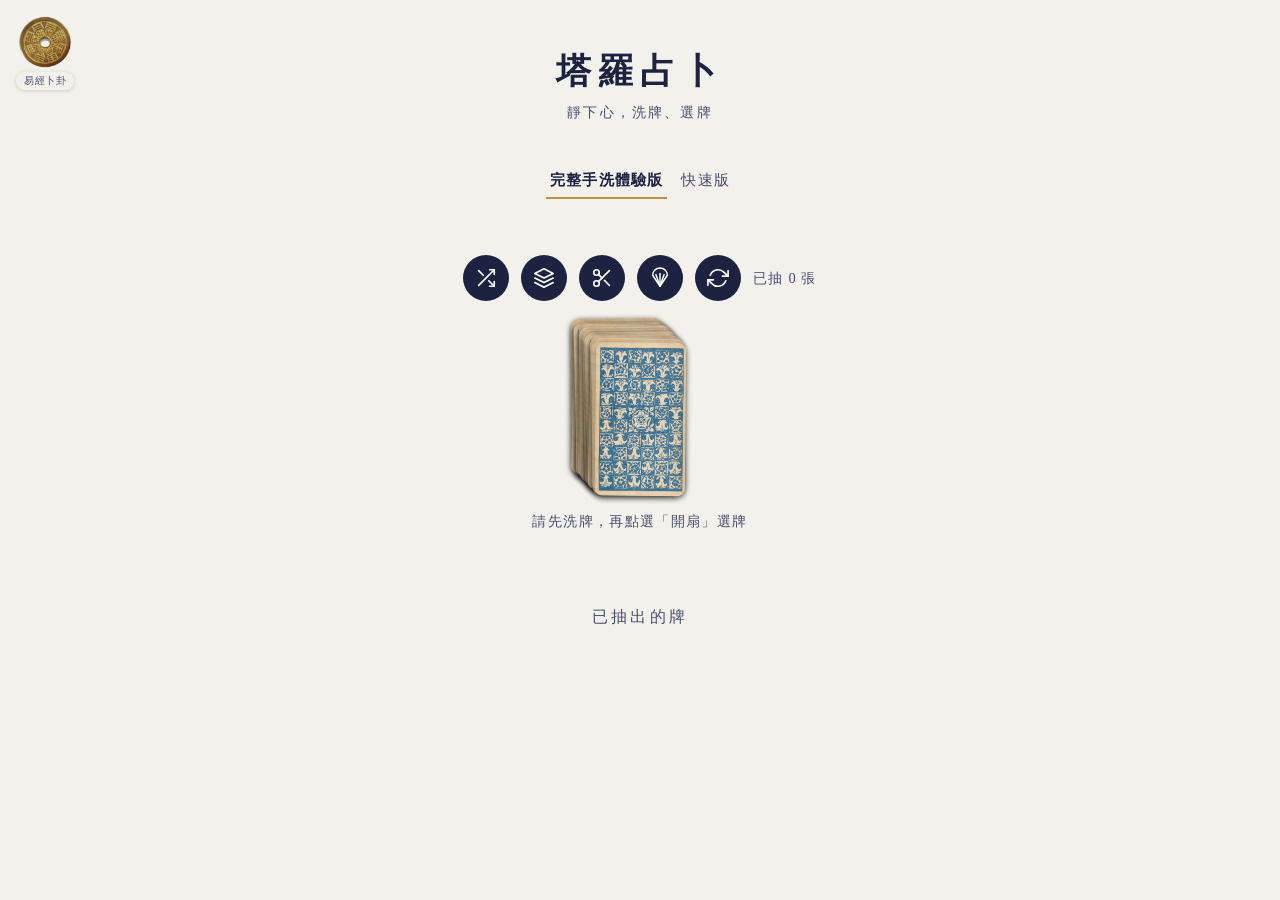
==== index.html @ 82996fc2 "Icon-only toolbar, full-table card scatter, two-phase collect, staggered fan opening Reference video" ====
<!DOCTYPE html>
<html lang="zh-Hant">
<head>
<meta charset="UTF-8" />
<meta name="viewport" content="width=device-width, initial-scale=1.0" />
<title>塔羅占卜</title>
<link rel="stylesheet" href="css/style.css" />
</head>
<body>

  <a href="iching.html" class="page-switch page-switch-coin" title="金錢卦起卦" aria-label="切換到金錢卦起卦">
    <img src="assets/iching/coins/天錢-正面-八卦-icon.png" alt="" class="page-switch-icon" />
    <span class="page-switch-label">易經卜卦</span>
  </a>

  <header class="site-header">
    <h1 class="site-title">塔羅占卜</h1>
    <p class="site-subtitle">靜下心，洗牌、選牌</p>
  </header>

  <nav class="tarot-submode-switch">
    <button id="tarot-mode-full" class="submode-btn active" type="button">完整手洗體驗版</button>
    <button id="tarot-mode-quick" class="submode-btn" type="button">快速版</button>
  </nav>

  <!-- ===================== 完整手洗體驗版 ===================== -->
  <main class="table" id="tarot-full-section">

    <section class="toolbar">
      <button id="btn-full-shuffle" class="tool-btn tool-btn-icon" type="button" title="洗牌" aria-label="洗牌">
        <svg viewBox="0 0 24 24" width="22" height="22" fill="none" stroke="currentColor" stroke-width="1.8" stroke-linecap="round" stroke-linejoin="round"><polyline points="16 3 21 3 21 8"/><line x1="4" y1="20" x2="21" y2="3"/><polyline points="21 16 21 21 16 21"/><line x1="15" y1="15" x2="21" y2="21"/><line x1="4" y1="4" x2="9" y2="9"/></svg>
      </button>
      <button id="btn-full-arrange" class="tool-btn tool-btn-icon" type="button" title="整牌" aria-label="整牌">
        <svg viewBox="0 0 24 24" width="22" height="22" fill="none" stroke="currentColor" stroke-width="1.8" stroke-linecap="round" stroke-linejoin="round"><polygon points="12 2 2 7 12 12 22 7 12 2"/><polyline points="2 17 12 22 22 17"/><polyline points="2 12 12 17 22 12"/></svg>
      </button>
      <button id="btn-full-cut" class="tool-btn tool-btn-icon" type="button" title="切牌" aria-label="切牌">
        <svg viewBox="0 0 24 24" width="22" height="22" fill="none" stroke="currentColor" stroke-width="1.8" stroke-linecap="round" stroke-linejoin="round"><circle cx="6" cy="6" r="3"/><circle cx="6" cy="18" r="3"/><line x1="20" y1="4" x2="8.12" y2="15.88"/><line x1="14.47" y1="14.48" x2="20" y2="20"/><line x1="8.12" y1="8.12" x2="12" y2="12"/></svg>
      </button>
      <button id="btn-full-fan" class="tool-btn tool-btn-icon" type="button" title="開扇" aria-label="開扇">
        <svg viewBox="0 0 24 24" width="22" height="22" fill="none" stroke="currentColor" stroke-width="1.6" stroke-linecap="round" stroke-linejoin="round"><path d="M12 21 4 9a8 8 0 0 1 16 0Z"/><line x1="12" y1="21" x2="7.5" y2="8.3"/><line x1="12" y1="21" x2="12" y2="7"/><line x1="12" y1="21" x2="16.5" y2="8.3"/></svg>
      </button>
      <button id="btn-full-reset" class="tool-btn tool-btn-icon" type="button" title="重新開始" aria-label="重新開始">
        <svg viewBox="0 0 24 24" width="22" height="22" fill="none" stroke="currentColor" stroke-width="1.8" stroke-linecap="round" stroke-linejoin="round"><polyline points="23 4 23 10 17 10"/><polyline points="1 20 1 14 7 14"/><path d="M3.51 9a9 9 0 0 1 14.85-3.36L23 10M1 14l4.64 4.36A9 9 0 0 0 20.49 15"/></svg>
      </button>
      <span class="draw-count">已抽 <span id="full-draw-count-num">0</span> 張</span>
    </section>

    <section id="full-deck-area" class="deck-area">
      <div id="full-deck-stack" class="deck-stack"></div>
      <p id="full-deck-hint" class="deck-hint">請先洗牌，再點選「開扇」選牌</p>
    </section>

    <section id="full-cut-area" class="cut-area hidden"></section>

    <section id="full-fan-area" class="fan-area hidden"></section>

    <section class="drawn-area">
      <h2 class="drawn-title">已抽出的牌</h2>
      <div id="full-drawn-cards" class="drawn-cards"></div>
    </section>

  </main>

  <!-- ===================== 快速版 ===================== -->
  <main class="table hidden" id="tarot-quick-section">

    <section id="quick-setup" class="quick-setup">
      <p class="quick-setup-hint">這次想抽幾張牌？</p>
      <div class="quick-count-buttons">
        <button class="quick-count-btn" type="button" data-count="1">1 張</button>
        <button class="quick-count-btn active" type="button" data-count="3">3 張</button>
        <button class="quick-count-btn" type="button" data-count="5">5 張</button>
      </div>
      <div class="quick-count-custom">
        <label for="quick-count-input">或自訂張數</label>
        <input id="quick-count-input" type="number" min="1" max="78" value="3" />
        <button id="btn-quick-start" class="tool-btn" type="button">開始抽牌</button>
      </div>
    </section>

    <section id="quick-table" class="quick-table hidden">
      <p id="quick-progress-text" class="deck-hint"></p>
      <div id="quick-fan-area" class="fan-area"></div>
    </section>

    <section id="quick-drawn-area" class="drawn-area hidden">
      <h2 class="drawn-title">已抽出的牌</h2>
      <div id="quick-drawn-cards" class="drawn-cards"></div>

      <div id="quick-more-prompt" class="quick-more-prompt hidden">
        <p>要不要再多抽一張？</p>
        <button id="btn-quick-more" class="tool-btn" type="button">再抽一張</button>
        <button id="btn-quick-finish" class="tool-btn tool-btn-secondary" type="button">完成，不再抽了</button>
      </div>

      <button id="btn-quick-restart" class="tool-btn tool-btn-secondary quick-restart-btn" type="button">重新開始</button>
    </section>

  </main>

  <script src="js/cards.js"></script>
  <script src="js/tarot-shared.js"></script>
  <script src="js/mode-full.js"></script>
  <script src="js/mode-quick.js"></script>
  <script src="js/app.js"></script>
</body>
</html>
---- css/style.css ----
:root {
  --bg: #f3f1ec;
  --ink: #1c2240;
  --ink-soft: #4a4f6e;
  --gold: #b8923f;
  --card-w: 90px;
  --card-h: 153px;
}

* { box-sizing: border-box; }

body {
  margin: 0;
  min-height: 100vh;
  overflow-x: hidden;
  background-color: var(--bg);
  background-image:
    radial-gradient(circle at 0 0, transparent 23px, var(--bg) 24px),
    radial-gradient(circle at 48px 48px, transparent 23px, var(--bg) 24px),
    radial-gradient(circle at 0 48px, transparent 23px, var(--bg) 24px),
    radial-gradient(circle at 48px 0, transparent 23px, var(--bg) 24px);
  background-size: 48px 48px;
  background-color: #eae7df;
  color: var(--ink);
  font-family: "Noto Serif TC", "Georgia", serif;
  display: flex;
  flex-direction: column;
  align-items: center;
}

.site-header {
  text-align: center;
  margin-top: 48px;
}

.site-title {
  font-size: 2.2rem;
  letter-spacing: 0.2em;
  margin: 0;
}

.site-subtitle {
  color: var(--ink-soft);
  letter-spacing: 0.15em;
  font-size: 0.9rem;
  margin-top: 8px;
}

.table {
  width: 100%;
  max-width: 1100px;
  display: flex;
  flex-direction: column;
  align-items: center;
  padding: 24px 16px 80px;
}

.toolbar {
  display: flex;
  align-items: center;
  gap: 12px;
  margin: 32px 0;
  flex-wrap: wrap;
  justify-content: center;
}

.tool-btn {
  font-family: inherit;
  letter-spacing: 0.1em;
  background: var(--ink);
  color: #fff;
  border: none;
  padding: 10px 22px;
  border-radius: 999px;
  cursor: pointer;
  transition: transform 0.15s ease, background 0.15s ease;
}

.tool-btn:hover { background: var(--gold); }
.tool-btn:active { transform: scale(0.96); }
.tool-btn:disabled {
  background: #c9c7c0;
  cursor: not-allowed;
}
.tool-btn.active {
  background: var(--gold);
  box-shadow: 0 0 0 2px var(--ink) inset;
}

.tool-btn-secondary {
  background: transparent;
  color: var(--ink);
  box-shadow: 0 0 0 1px var(--ink-soft) inset;
}
.tool-btn-secondary:hover { background: #e3e0d8; }

.tool-btn-icon {
  width: 46px;
  height: 46px;
  padding: 0;
  display: inline-flex;
  align-items: center;
  justify-content: center;
}

.tool-btn-icon svg { display: block; }

.tarot-submode-switch {
  display: flex;
  gap: 10px;
  margin-top: 28px;
}

.submode-btn {
  font-family: inherit;
  letter-spacing: 0.08em;
  background: transparent;
  color: var(--ink-soft);
  border: none;
  border-bottom: 2px solid transparent;
  padding: 6px 4px;
  cursor: pointer;
  font-size: 0.95rem;
}

.submode-btn.active {
  color: var(--ink);
  border-bottom-color: var(--gold);
  font-weight: bold;
}

.hidden { display: none !important; }

.draw-count {
  color: var(--ink-soft);
  font-size: 0.9rem;
  letter-spacing: 0.08em;
}

.deck-area {
  display: flex;
  flex-direction: column;
  align-items: center;
  min-height: 220px;
  justify-content: center;
  transition: min-height 0.25s ease;
}

/* 手搓洗牌時牌會散到很大的範圍，給牌桌多一點空間才不會被下面的內容擠到 */
.deck-area.shuffle-active {
  min-height: 480px;
}

.deck-stack {
  position: relative;
  width: var(--card-w);
  height: var(--card-h);
  cursor: grab;
  touch-action: none;
}

.deck-stack:active { cursor: grabbing; }

.deck-stack.hidden { display: none; }

.deck-stack .stack-card {
  position: absolute;
  top: 0; left: 0;
  width: var(--card-w);
  height: var(--card-h);
  border-radius: 8px;
  overflow: hidden;
  box-shadow: 0 2px 6px rgba(0,0,0,0.25);
  transition: transform 0.35s ease;
}

.deck-stack .stack-card img {
  width: 100%; height: 100%; object-fit: cover;
}

.deck-stack.shuffling .stack-card {
  animation: shuffle-jitter 0.25s ease-in-out infinite;
}

@keyframes shuffle-jitter {
  0%   { transform: translate(0, 0) rotate(0deg); }
  25%  { transform: translate(-6px, -3px) rotate(-4deg); }
  50%  { transform: translate(5px, 2px) rotate(3deg); }
  75%  { transform: translate(-4px, 3px) rotate(-2deg); }
  100% { transform: translate(0, 0) rotate(0deg); }
}

.deck-hint {
  margin-top: 18px;
  color: var(--ink-soft);
  font-size: 0.85rem;
  letter-spacing: 0.1em;
}

.fan-area {
  position: relative;
  width: 100%;
  height: 260px;
  margin: 24px 0 8px;
  display: flex;
  justify-content: center;
}

.fan-area.hidden { display: none; }

.fan-card {
  position: absolute;
  bottom: 0;
  left: 50%;
  width: var(--card-w);
  height: var(--card-h);
  margin-left: calc(var(--card-w) / -2);
  border-radius: 8px;
  overflow: hidden;
  box-shadow: 0 2px 5px rgba(0,0,0,0.2);
  cursor: pointer;
  transform-origin: bottom center;
  transition: transform 0.2s ease, box-shadow 0.2s ease;
  perspective: 800px;
}

.fan-card:hover {
  box-shadow: 0 6px 14px rgba(0,0,0,0.3);
  z-index: 50 !important;
}

.fan-card.drawn {
  pointer-events: none;
  opacity: 0;
  transition: opacity 0.3s ease;
}

.fan-card-inner {
  position: relative;
  width: 100%; height: 100%;
  transform-style: preserve-3d;
  transition: transform 0.6s ease;
}

.fan-card.flipping .fan-card-inner {
  transform: rotateY(180deg);
}

.fan-card-face {
  position: absolute;
  top: 0; left: 0;
  width: 100%; height: 100%;
  backface-visibility: hidden;
  border-radius: 8px;
  overflow: hidden;
}

.fan-card-face img { width: 100%; height: 100%; object-fit: cover; }

.fan-card-face.front { transform: rotateY(180deg); }

.fan-area.fan-disabled .fan-card { pointer-events: none; opacity: 0.55; }

/* 切牌：整副牌攤成一排可點選的牌背，點哪裡就從哪裡切開 */
.cut-area {
  width: 100%;
  max-width: 900px;
  min-height: 180px;
  margin: 24px 0;
  display: flex;
  align-items: center;
  justify-content: center;
  flex-wrap: nowrap;
  overflow-x: auto;
  padding: 10px 0;
}

.cut-area.hidden { display: none; }

.cut-card {
  flex: 0 0 auto;
  width: var(--card-w);
  height: var(--card-h);
  margin-left: calc(var(--card-w) * -0.78);
  border-radius: 8px;
  overflow: hidden;
  box-shadow: 0 2px 5px rgba(0,0,0,0.2);
  cursor: pointer;
  transition: transform 0.15s ease;
}

.cut-card:first-child { margin-left: 0; }

.cut-card:hover {
  transform: translateY(-10px);
}

.cut-card img { width: 100%; height: 100%; object-fit: cover; }

.drawn-area {
  width: 100%;
  margin-top: 40px;
  text-align: center;
}

.drawn-title {
  font-size: 1rem;
  letter-spacing: 0.2em;
  color: var(--ink-soft);
  font-weight: normal;
  margin-bottom: 16px;
}

.drawn-cards {
  display: flex;
  flex-wrap: wrap;
  gap: 18px;
  justify-content: center;
}

.drawn-card {
  width: 110px;
  text-align: center;
  animation: drawn-pop-in 0.4s ease;
}

.drawn-card img {
  width: 100%;
  border-radius: 8px;
  box-shadow: 0 3px 10px rgba(0,0,0,0.25);
}

.drawn-card .card-label {
  margin-top: 8px;
  font-size: 0.8rem;
  letter-spacing: 0.05em;
  color: var(--ink);
}

.drawn-card.reversed .drawn-card-img { transform: rotate(180deg); }

/* ---- 快速版 ---- */

.quick-setup {
  text-align: center;
  margin-top: 40px;
}

.quick-setup-hint {
  color: var(--ink-soft);
  letter-spacing: 0.1em;
  margin-bottom: 16px;
}

.quick-count-buttons {
  display: flex;
  gap: 10px;
  justify-content: center;
  margin-bottom: 18px;
}

.quick-count-btn {
  font-family: inherit;
  letter-spacing: 0.05em;
  background: transparent;
  color: var(--ink);
  border: 1px solid var(--ink-soft);
  padding: 8px 18px;
  border-radius: 999px;
  cursor: pointer;
}

.quick-count-btn.active {
  background: var(--ink);
  color: #fff;
  border-color: var(--ink);
}

.quick-count-custom {
  display: flex;
  align-items: center;
  justify-content: center;
  gap: 10px;
  color: var(--ink-soft);
  font-size: 0.85rem;
}

.quick-count-custom input {
  width: 60px;
  padding: 6px 8px;
  border-radius: 6px;
  border: 1px solid var(--ink-soft);
  font-family: inherit;
  text-align: center;
}

.quick-table {
  width: 100%;
  display: flex;
  flex-direction: column;
  align-items: center;
}

.quick-table.hidden { display: none; }

.quick-more-prompt {
  margin-top: 24px;
  text-align: center;
  color: var(--ink-soft);
}

.quick-more-prompt.hidden { display: none; }

.quick-more-prompt p { margin-bottom: 12px; }

.quick-more-prompt .tool-btn { margin: 0 6px; }

.quick-restart-btn {
  display: block;
  margin: 28px auto 0;
}

@keyframes drawn-pop-in {
  from { opacity: 0; transform: translateY(14px) scale(0.9); }
  to   { opacity: 1; transform: translateY(0) scale(1); }
}

@media (max-width: 600px) {
  :root { --card-w: 62px; --card-h: 106px; }

  .site-header { margin-top: 28px; }
  .site-title { font-size: 1.5rem; letter-spacing: 0.12em; }
  .site-subtitle { font-size: 0.78rem; }

  .table { padding: 12px 10px 56px; }

  .toolbar { gap: 8px; margin: 20px 0; justify-content: center; }
  .tool-btn {
    padding: 11px 14px;
    font-size: 0.85rem;
    flex: 0 0 auto;
  }
  .tool-btn-icon { width: 42px; height: 42px; padding: 0; }
  .draw-count {
    width: 100%;
    text-align: center;
    order: 10;
    font-size: 0.8rem;
  }

  .fan-area { height: 190px; margin: 14px 0 4px; }

  .drawn-area { margin-top: 24px; }
  .drawn-cards { gap: 10px; }
  .drawn-card { width: 76px; }
  .drawn-card .card-label { font-size: 0.7rem; }
}

@media (max-width: 380px) {
  :root { --card-w: 50px; --card-h: 86px; }
  .fan-area { height: 150px; }
}

/* larger touch targets on touch devices, no hover state to rely on */
@media (hover: none) {
  .tool-btn { padding: 13px 20px; }
  .tool-btn-icon { padding: 0; }
  .fan-card { touch-action: manipulation; }
}

/* ---- 金錢卦起卦 ---- */

.page-switch {
  position: fixed;
  top: 16px;
  left: 16px;
  display: flex;
  flex-direction: column;
  align-items: center;
  gap: 4px;
  text-decoration: none;
  z-index: 50;
  transition: transform 0.15s ease;
}

.page-switch:hover {
  transform: scale(1.06);
}

.page-switch-icon {
  display: block;
  box-sizing: border-box;
}

.page-switch-coin .page-switch-icon {
  width: 52px;
  height: 52px;
  border-radius: 50%;
  object-fit: contain;
}

.page-switch-tarot .page-switch-icon {
  width: 44px;
  height: 76px;
  border-radius: 6px;
  object-fit: contain;
  border: 2px solid var(--ink-soft);
  background: var(--bg);
  box-shadow: 0 2px 8px rgba(0,0,0,0.2);
}

.page-switch-label {
  font-size: 0.65rem;
  letter-spacing: 0.05em;
  color: var(--ink-soft);
  background: var(--bg);
  padding: 2px 8px;
  border-radius: 999px;
  white-space: nowrap;
  box-shadow: 0 1px 4px rgba(0,0,0,0.15);
}

.iching-input {
  width: 100%;
  max-width: 480px;
  display: flex;
  flex-direction: column;
  align-items: center;
  text-align: center;
  gap: 10px;
}

.section-heading {
  margin: 0;
  font-size: 1.4rem;
  letter-spacing: 0.1em;
}

.iching-hint {
  color: var(--ink-soft);
  font-size: 0.85rem;
  margin: 0;
}

/* 天錢/地錢手動切換：低調放右側，預設已自動選好，不是必選步驟 */
.coin-style-toggle {
  position: fixed;
  top: 16px;
  right: 16px;
  display: flex;
  flex-direction: column;
  align-items: center;
  gap: 4px;
  background: none;
  border: none;
  cursor: pointer;
  z-index: 50;
  opacity: 0.55;
  transition: opacity 0.15s ease, transform 0.15s ease;
}

.coin-style-toggle:hover {
  opacity: 1;
  transform: scale(1.06);
}

.coin-style-toggle-icon {
  display: block;
  width: 34px;
  height: 34px;
  border-radius: 50%;
  object-fit: contain;
}

.coin-style-toggle-label {
  font-size: 0.6rem;
  letter-spacing: 0.03em;
  color: var(--ink-soft);
  background: var(--bg);
  padding: 2px 8px;
  border-radius: 999px;
  white-space: nowrap;
  box-shadow: 0 1px 4px rgba(0,0,0,0.12);
}

.iching-textarea {
  width: 100%;
  min-height: 90px;
  resize: vertical;
  font-family: inherit;
  font-size: 1rem;
  padding: 14px;
  border: 1px solid #cfccc2;
  border-radius: 12px;
  background: #fff;
  color: var(--ink);
}

.iching-result {
  width: 100%;
  max-width: 640px;
  margin-top: 32px;
  display: flex;
  flex-direction: column;
  gap: 24px;
}

.iching-result.hidden { display: none; }

.iching-summary { text-align: center; }
.iching-question, .iching-time {
  color: var(--ink-soft);
  font-size: 0.85rem;
  margin: 2px 0;
}
.iching-title {
  margin: 10px 0 0;
  font-size: 1.6rem;
  color: var(--gold);
  letter-spacing: 0.1em;
}
.iching-title.pending {
  font-size: 1.1rem;
  color: var(--ink-soft);
  letter-spacing: 0.2em;
}
.iching-title.transformed { margin-top: 12px; }

.iching-stage { display: flex; flex-direction: column; align-items: center; }

.iching-no-change {
  margin: 10px 0 0;
  color: var(--ink-soft);
  font-size: 0.9rem;
  letter-spacing: 0.1em;
}

@keyframes pop-in {
  from { opacity: 0; transform: scale(0.85); }
  60% { opacity: 1; transform: scale(1.05); }
  to { opacity: 1; transform: scale(1); }
}
.pop-in { animation: pop-in 0.4s ease; }

.coin-tray {
  display: flex;
  flex-direction: column;
  align-items: center;
  gap: 14px;
  padding: 18px 0 6px;
  transition: opacity 0.3s ease;
}
.coin-tray.fading { opacity: 0; }

.coin-tray .coins-row {
  display: flex;
  gap: 18px;
}

.coin {
  width: 52px;
  height: 52px;
  position: relative;
  transform-style: preserve-3d;
  transition: transform 0.4s ease;
}
.coin.spinning { animation: coin-spin 0.3s linear infinite; }
@keyframes coin-spin {
  from { transform: rotateY(0deg); }
  to { transform: rotateY(360deg); }
}

.coin-face {
  position: absolute;
  inset: 0;
  width: 100%;
  height: 100%;
  border-radius: 50%;
  object-fit: cover;
  backface-visibility: hidden;
  box-shadow: 0 0 0 1px rgba(184, 146, 63, 0.4);
}
.coin-face.back { transform: rotateY(180deg); }

.toss-label {
  margin: 0;
  color: var(--ink-soft);
  font-size: 0.85rem;
  letter-spacing: 0.1em;
  min-height: 1.2em;
}

.yao-line.pending { color: #c9c7c0; }

@keyframes fade-in {
  from { opacity: 0; transform: translateY(4px); }
  to { opacity: 1; transform: translateY(0); }
}
.fade-in { animation: fade-in 0.35s ease; }

.yao-table {
  display: flex;
  flex-direction: column;
  border: 1px solid #cfccc2;
  border-radius: 12px;
  overflow: hidden;
  background: #fff;
}

.yao-row {
  display: grid;
  grid-template-columns: 56px 1fr 32px 1fr;
  align-items: center;
  padding: 10px 14px;
  border-bottom: 1px solid #ece9e0;
  gap: 8px;
}
.yao-row:last-child { border-bottom: none; }

.yao-row-header {
  font-size: 0.8rem;
  color: var(--ink-soft);
  letter-spacing: 0.1em;
}

.yao-label {
  font-size: 0.85rem;
  color: var(--ink-soft);
}

.yao-line {
  font-size: 1.1rem;
  letter-spacing: 2px;
}
.yao-line.yin { letter-spacing: normal; }
.yao-line.changed { color: var(--gold); }

.yao-mark {
  color: var(--gold);
  font-size: 0.9rem;
}

.yao-arrow {
  text-align: center;
  color: var(--ink-soft);
}

.iching-judgment {
  background: #fff;
  border: 1px solid #cfccc2;
  border-radius: 12px;
  padding: 16px 18px;
}
.judgment-rule {
  margin: 0 0 8px;
  color: var(--gold);
  font-size: 0.85rem;
  letter-spacing: 0.08em;
}
.judgment-text { margin: 6px 0; line-height: 1.6; }
.judgment-source {
  color: var(--ink-soft);
  font-size: 0.8rem;
  margin-right: 6px;
}

.gua-text-block {
  background: #fff;
  border: 1px solid #cfccc2;
  border-radius: 12px;
  padding: 16px 18px;
}
.gua-text-block h3 {
  margin: 0 0 10px;
  font-size: 1.05rem;
  letter-spacing: 0.05em;
}
.gua-ci { margin: 6px 0; line-height: 1.6; }
.gua-xiang {
  margin: 0 0 6px;
  line-height: 1.6;
  color: var(--ink-soft);
  font-size: 0.92rem;
}

.yao-ci-list {
  margin: 10px 0 0;
  padding-left: 1.2em;
  line-height: 1.6;
}
.yao-ci-list li { margin-bottom: 8px; }
.yao-ci-main { }
.yao-ci-xiang {
  color: var(--ink-soft);
  font-size: 0.85rem;
}
.yao-ci-list li.changing .yao-ci-main {
  color: var(--gold);
  font-weight: bold;
}
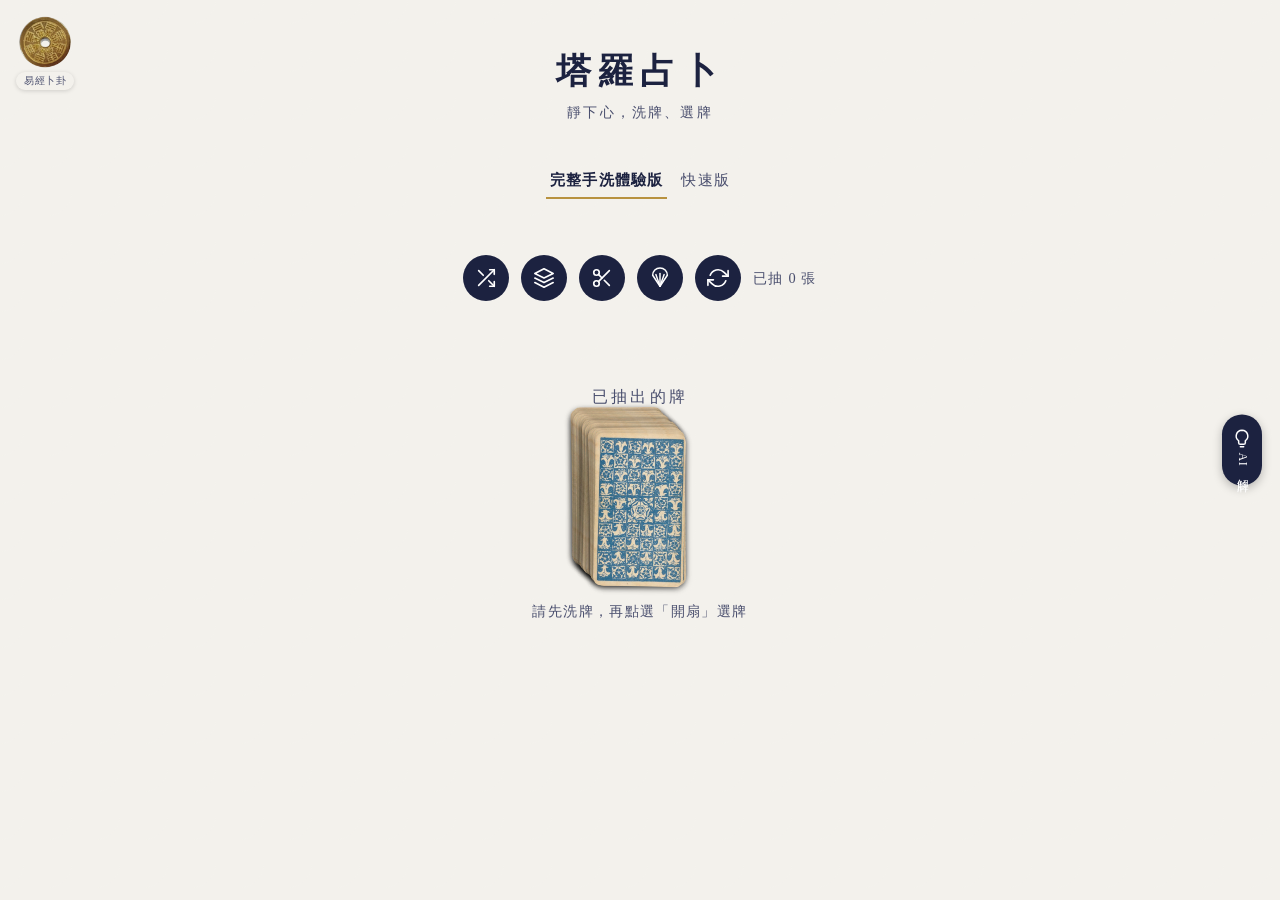
==== commit a52800e6: "Fix native image drag, cut-row scrollbar, drawn-card order; add AI-interpret button stub - Prevent t" ====
--- a/index.html
+++ b/index.html
@@ -45,6 +45,11 @@
       <span class="draw-count">已抽 <span id="full-draw-count-num">0</span> 張</span>
     </section>
 
+    <section class="drawn-area">
+      <h2 class="drawn-title">已抽出的牌</h2>
+      <div id="full-drawn-cards" class="drawn-cards"></div>
+    </section>
+
     <section id="full-deck-area" class="deck-area">
       <div id="full-deck-stack" class="deck-stack"></div>
       <p id="full-deck-hint" class="deck-hint">請先洗牌，再點選「開扇」選牌</p>
@@ -53,11 +58,6 @@
     <section id="full-cut-area" class="cut-area hidden"></section>
 
     <section id="full-fan-area" class="fan-area hidden"></section>
-
-    <section class="drawn-area">
-      <h2 class="drawn-title">已抽出的牌</h2>
-      <div id="full-drawn-cards" class="drawn-cards"></div>
-    </section>
 
   </main>
 
@@ -78,15 +78,17 @@
       </div>
     </section>
 
+    <section id="quick-drawn-area" class="drawn-area hidden">
+      <h2 class="drawn-title">已抽出的牌</h2>
+      <div id="quick-drawn-cards" class="drawn-cards"></div>
+    </section>
+
     <section id="quick-table" class="quick-table hidden">
       <p id="quick-progress-text" class="deck-hint"></p>
       <div id="quick-fan-area" class="fan-area"></div>
     </section>
 
-    <section id="quick-drawn-area" class="drawn-area hidden">
-      <h2 class="drawn-title">已抽出的牌</h2>
-      <div id="quick-drawn-cards" class="drawn-cards"></div>
-
+    <section id="quick-actions-area" class="quick-actions-area hidden">
       <div id="quick-more-prompt" class="quick-more-prompt hidden">
         <p>要不要再多抽一張？</p>
         <button id="btn-quick-more" class="tool-btn" type="button">再抽一張</button>
@@ -98,6 +100,11 @@
 
   </main>
 
+  <button id="btn-ai-interpret" class="ai-interpret-btn" type="button" title="AI 解牌">
+    <svg viewBox="0 0 24 24" width="20" height="20" fill="none" stroke="currentColor" stroke-width="1.8" stroke-linecap="round" stroke-linejoin="round"><path d="M12 2a7 7 0 0 0-4 12.7V17a2 2 0 0 0 2 2h4a2 2 0 0 0 2-2v-2.3A7 7 0 0 0 12 2Z"/><line x1="10" y1="22" x2="14" y2="22"/></svg>
+    <span>AI 解牌</span>
+  </button>
+
   <script src="js/cards.js"></script>
   <script src="js/tarot-shared.js"></script>
   <script src="js/mode-full.js"></script>
--- a/css/style.css
+++ b/css/style.css
@@ -8,6 +8,16 @@
 }
 
 * { box-sizing: border-box; }
+
+/* 牌桌上的圖都是互動用的，不要讓瀏覽器原生的「拖圖片」或選字跳出來搗亂 */
+.deck-stack img,
+.fan-card img,
+.cut-card img,
+.drawn-card img {
+  -webkit-user-drag: none;
+  user-select: none;
+  -webkit-user-select: none;
+}
 
 body {
   margin: 0;
@@ -263,36 +273,33 @@
 
 /* 切牌：整副牌攤成一排可點選的牌背，點哪裡就從哪裡切開 */
 .cut-area {
-  width: 100%;
-  max-width: 900px;
+  position: relative;
+  width: 100%;
   min-height: 180px;
   margin: 24px 0;
-  display: flex;
-  align-items: center;
-  justify-content: center;
-  flex-wrap: nowrap;
-  overflow-x: auto;
   padding: 10px 0;
 }
 
 .cut-area.hidden { display: none; }
 
 .cut-card {
-  flex: 0 0 auto;
+  --cut-x: 0px;
+  position: absolute;
+  top: 10px;
+  left: 50%;
   width: var(--card-w);
   height: var(--card-h);
-  margin-left: calc(var(--card-w) * -0.78);
+  margin-left: calc(var(--card-w) / -2);
   border-radius: 8px;
   overflow: hidden;
   box-shadow: 0 2px 5px rgba(0,0,0,0.2);
   cursor: pointer;
+  transform: translateX(var(--cut-x)) translateY(0);
   transition: transform 0.15s ease;
 }
 
-.cut-card:first-child { margin-left: 0; }
-
 .cut-card:hover {
-  transform: translateY(-10px);
+  transform: translateX(var(--cut-x)) translateY(-10px);
 }
 
 .cut-card img { width: 100%; height: 100%; object-fit: cover; }
@@ -402,6 +409,11 @@
 }
 
 .quick-table.hidden { display: none; }
+
+.quick-actions-area {
+  width: 100%;
+  text-align: center;
+}
 
 .quick-more-prompt {
   margin-top: 24px;
@@ -798,3 +810,44 @@
   color: var(--gold);
   font-weight: bold;
 }
+
+/* ---- AI 解牌（先只做按鈕，功能之後再接） ---- */
+
+.ai-interpret-btn {
+  position: fixed;
+  top: 50%;
+  right: 18px;
+  transform: translateY(-50%);
+  z-index: 500;
+  display: flex;
+  flex-direction: column;
+  align-items: center;
+  gap: 4px;
+  font-family: inherit;
+  letter-spacing: 0.05em;
+  background: var(--ink);
+  color: #fff;
+  border: none;
+  border-radius: 999px;
+  padding: 14px 10px;
+  cursor: pointer;
+  box-shadow: 0 3px 10px rgba(0,0,0,0.25);
+  transition: background 0.15s ease, transform 0.15s ease;
+}
+
+.ai-interpret-btn:hover { background: var(--gold); }
+.ai-interpret-btn:active { transform: translateY(-50%) scale(0.96); }
+
+.ai-interpret-btn span {
+  writing-mode: vertical-rl;
+  font-size: 0.75rem;
+}
+
+@media (max-width: 600px) {
+  .ai-interpret-btn {
+    right: 8px;
+    padding: 10px 7px;
+  }
+  .ai-interpret-btn svg { width: 17px; height: 17px; }
+  .ai-interpret-btn span { font-size: 0.68rem; }
+}
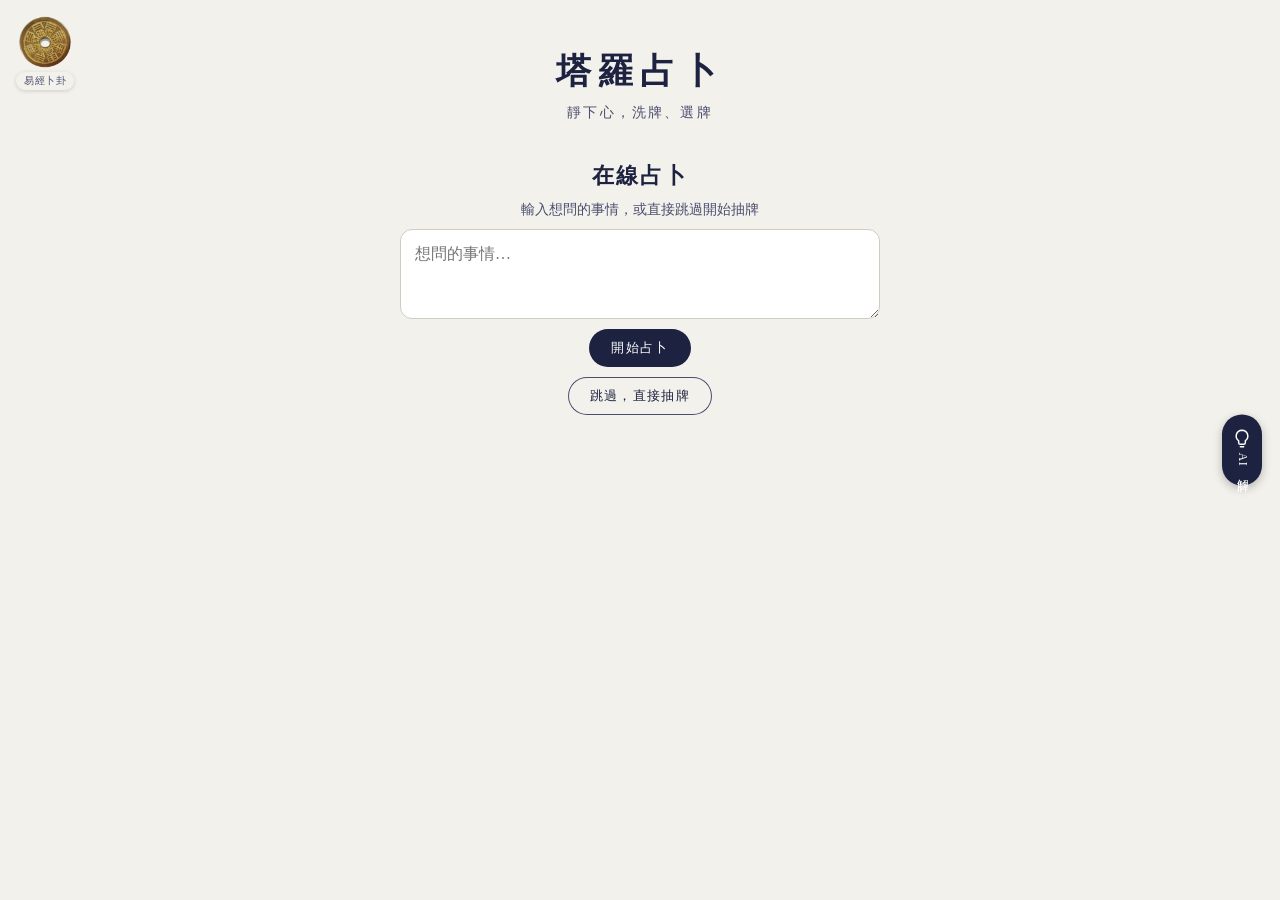
==== commit 635dd103: "Merge the two modes into one table, add question intake, AI prompt, wavy fan, swipe-to-draw - Remove" ====
--- a/index.html
+++ b/index.html
@@ -18,84 +18,57 @@
     <p class="site-subtitle">靜下心，洗牌、選牌</p>
   </header>
 
-  <nav class="tarot-submode-switch">
-    <button id="tarot-mode-full" class="submode-btn active" type="button">完整手洗體驗版</button>
-    <button id="tarot-mode-quick" class="submode-btn" type="button">快速版</button>
-  </nav>
+  <main class="table" id="tarot-section">
 
-  <!-- ===================== 完整手洗體驗版 ===================== -->
-  <main class="table" id="tarot-full-section">
-
-    <section class="toolbar">
-      <button id="btn-full-shuffle" class="tool-btn tool-btn-icon" type="button" title="洗牌" aria-label="洗牌">
-        <svg viewBox="0 0 24 24" width="22" height="22" fill="none" stroke="currentColor" stroke-width="1.8" stroke-linecap="round" stroke-linejoin="round"><polyline points="16 3 21 3 21 8"/><line x1="4" y1="20" x2="21" y2="3"/><polyline points="21 16 21 21 16 21"/><line x1="15" y1="15" x2="21" y2="21"/><line x1="4" y1="4" x2="9" y2="9"/></svg>
-      </button>
-      <button id="btn-full-arrange" class="tool-btn tool-btn-icon" type="button" title="整牌" aria-label="整牌">
-        <svg viewBox="0 0 24 24" width="22" height="22" fill="none" stroke="currentColor" stroke-width="1.8" stroke-linecap="round" stroke-linejoin="round"><polygon points="12 2 2 7 12 12 22 7 12 2"/><polyline points="2 17 12 22 22 17"/><polyline points="2 12 12 17 22 12"/></svg>
-      </button>
-      <button id="btn-full-cut" class="tool-btn tool-btn-icon" type="button" title="切牌" aria-label="切牌">
-        <svg viewBox="0 0 24 24" width="22" height="22" fill="none" stroke="currentColor" stroke-width="1.8" stroke-linecap="round" stroke-linejoin="round"><circle cx="6" cy="6" r="3"/><circle cx="6" cy="18" r="3"/><line x1="20" y1="4" x2="8.12" y2="15.88"/><line x1="14.47" y1="14.48" x2="20" y2="20"/><line x1="8.12" y1="8.12" x2="12" y2="12"/></svg>
-      </button>
-      <button id="btn-full-fan" class="tool-btn tool-btn-icon" type="button" title="開扇" aria-label="開扇">
-        <svg viewBox="0 0 24 24" width="22" height="22" fill="none" stroke="currentColor" stroke-width="1.6" stroke-linecap="round" stroke-linejoin="round"><path d="M12 21 4 9a8 8 0 0 1 16 0Z"/><line x1="12" y1="21" x2="7.5" y2="8.3"/><line x1="12" y1="21" x2="12" y2="7"/><line x1="12" y1="21" x2="16.5" y2="8.3"/></svg>
-      </button>
-      <button id="btn-full-reset" class="tool-btn tool-btn-icon" type="button" title="重新開始" aria-label="重新開始">
-        <svg viewBox="0 0 24 24" width="22" height="22" fill="none" stroke="currentColor" stroke-width="1.8" stroke-linecap="round" stroke-linejoin="round"><polyline points="23 4 23 10 17 10"/><polyline points="1 20 1 14 7 14"/><path d="M3.51 9a9 9 0 0 1 14.85-3.36L23 10M1 14l4.64 4.36A9 9 0 0 0 20.49 15"/></svg>
-      </button>
-      <span class="draw-count">已抽 <span id="full-draw-count-num">0</span> 張</span>
+    <!-- ===================== 問題輸入（起手式，跟易經一致） ===================== -->
+    <section id="tarot-question-section" class="iching-input">
+      <h2 class="section-heading">在線占卜</h2>
+      <p class="iching-hint">輸入想問的事情，或直接跳過開始抽牌</p>
+      <textarea id="tarot-question" class="iching-textarea" placeholder="想問的事情…" maxlength="80"></textarea>
+      <button id="btn-tarot-start" class="tool-btn" type="button">開始占卜</button>
+      <button id="btn-tarot-skip" class="tool-btn tool-btn-secondary" type="button">跳過，直接抽牌</button>
     </section>
 
-    <section class="drawn-area">
-      <h2 class="drawn-title">已抽出的牌</h2>
-      <div id="full-drawn-cards" class="drawn-cards"></div>
-    </section>
+    <!-- ===================== 牌桌 ===================== -->
+    <section id="tarot-table-section" class="hidden">
 
-    <section id="full-deck-area" class="deck-area">
-      <div id="full-deck-stack" class="deck-stack"></div>
-      <p id="full-deck-hint" class="deck-hint">請先洗牌，再點選「開扇」選牌</p>
-    </section>
+      <section class="toolbar">
+        <button id="btn-shuffle" class="tool-btn tool-btn-icon" type="button" title="洗牌" aria-label="洗牌">
+          <svg viewBox="0 0 24 24" width="22" height="22" fill="none" stroke="currentColor" stroke-width="1.8" stroke-linecap="round" stroke-linejoin="round"><polyline points="16 3 21 3 21 8"/><line x1="4" y1="20" x2="21" y2="3"/><polyline points="21 16 21 21 16 21"/><line x1="15" y1="15" x2="21" y2="21"/><line x1="4" y1="4" x2="9" y2="9"/></svg>
+        </button>
+        <button id="btn-arrange" class="tool-btn tool-btn-icon" type="button" title="整牌" aria-label="整牌">
+          <svg viewBox="0 0 24 24" width="22" height="22" fill="none" stroke="currentColor" stroke-width="1.8" stroke-linecap="round" stroke-linejoin="round"><polygon points="12 2 2 7 12 12 22 7 12 2"/><polyline points="2 17 12 22 22 17"/><polyline points="2 12 12 17 22 12"/></svg>
+        </button>
+        <button id="btn-cut" class="tool-btn tool-btn-icon" type="button" title="切牌" aria-label="切牌">
+          <svg viewBox="0 0 24 24" width="22" height="22" fill="none" stroke="currentColor" stroke-width="1.8" stroke-linecap="round" stroke-linejoin="round"><circle cx="6" cy="6" r="3"/><circle cx="6" cy="18" r="3"/><line x1="20" y1="4" x2="8.12" y2="15.88"/><line x1="14.47" y1="14.48" x2="20" y2="20"/><line x1="8.12" y1="8.12" x2="12" y2="12"/></svg>
+        </button>
+        <button id="btn-fan" class="tool-btn tool-btn-icon" type="button" title="開扇" aria-label="開扇">
+          <svg viewBox="0 0 24 24" width="22" height="22" fill="none" stroke="currentColor" stroke-width="1.6" stroke-linecap="round" stroke-linejoin="round"><path d="M12 21 4 9a8 8 0 0 1 16 0Z"/><line x1="12" y1="21" x2="7.5" y2="8.3"/><line x1="12" y1="21" x2="12" y2="7"/><line x1="12" y1="21" x2="16.5" y2="8.3"/></svg>
+        </button>
+        <button id="btn-reset" class="tool-btn tool-btn-icon" type="button" title="重新開始" aria-label="重新開始">
+          <svg viewBox="0 0 24 24" width="22" height="22" fill="none" stroke="currentColor" stroke-width="1.8" stroke-linecap="round" stroke-linejoin="round"><polyline points="23 4 23 10 17 10"/><polyline points="1 20 1 14 7 14"/><path d="M3.51 9a9 9 0 0 1 14.85-3.36L23 10M1 14l4.64 4.36A9 9 0 0 0 20.49 15"/></svg>
+        </button>
+        <span class="draw-count">已抽 <span id="draw-count-num">0</span> 張</span>
+      </section>
 
-    <section id="full-cut-area" class="cut-area hidden"></section>
+      <section class="quick-draw-row">
+        <button id="btn-quick-draw-one" class="tool-btn tool-btn-secondary" type="button">快速抽一張</button>
+      </section>
 
-    <section id="full-fan-area" class="fan-area hidden"></section>
+      <section class="drawn-area">
+        <h2 class="drawn-title">已抽出的牌</h2>
+        <div id="drawn-cards" class="drawn-cards"></div>
+      </section>
 
-  </main>
+      <section id="deck-area" class="deck-area">
+        <div id="deck-stack" class="deck-stack"></div>
+        <p id="deck-hint" class="deck-hint">請先洗牌，再點選「開扇」選牌</p>
+      </section>
 
-  <!-- ===================== 快速版 ===================== -->
-  <main class="table hidden" id="tarot-quick-section">
+      <section id="cut-area" class="cut-area hidden"></section>
 
-    <section id="quick-setup" class="quick-setup">
-      <p class="quick-setup-hint">這次想抽幾張牌？</p>
-      <div class="quick-count-buttons">
-        <button class="quick-count-btn" type="button" data-count="1">1 張</button>
-        <button class="quick-count-btn active" type="button" data-count="3">3 張</button>
-        <button class="quick-count-btn" type="button" data-count="5">5 張</button>
-      </div>
-      <div class="quick-count-custom">
-        <label for="quick-count-input">或自訂張數</label>
-        <input id="quick-count-input" type="number" min="1" max="78" value="3" />
-        <button id="btn-quick-start" class="tool-btn" type="button">開始抽牌</button>
-      </div>
-    </section>
+      <section id="fan-area" class="fan-area hidden"></section>
 
-    <section id="quick-drawn-area" class="drawn-area hidden">
-      <h2 class="drawn-title">已抽出的牌</h2>
-      <div id="quick-drawn-cards" class="drawn-cards"></div>
-    </section>
-
-    <section id="quick-table" class="quick-table hidden">
-      <p id="quick-progress-text" class="deck-hint"></p>
-      <div id="quick-fan-area" class="fan-area"></div>
-    </section>
-
-    <section id="quick-actions-area" class="quick-actions-area hidden">
-      <div id="quick-more-prompt" class="quick-more-prompt hidden">
-        <p>要不要再多抽一張？</p>
-        <button id="btn-quick-more" class="tool-btn" type="button">再抽一張</button>
-        <button id="btn-quick-finish" class="tool-btn tool-btn-secondary" type="button">完成，不再抽了</button>
-      </div>
-
-      <button id="btn-quick-restart" class="tool-btn tool-btn-secondary quick-restart-btn" type="button">重新開始</button>
     </section>
 
   </main>
@@ -108,7 +81,6 @@
   <script src="js/cards.js"></script>
   <script src="js/tarot-shared.js"></script>
   <script src="js/mode-full.js"></script>
-  <script src="js/mode-quick.js"></script>
   <script src="js/app.js"></script>
 </body>
 </html>
--- a/css/style.css
+++ b/css/style.css
@@ -74,6 +74,12 @@
   justify-content: center;
 }
 
+.quick-draw-row {
+  display: flex;
+  justify-content: center;
+  margin: -16px 0 24px;
+}
+
 .tool-btn {
   font-family: inherit;
   letter-spacing: 0.1em;
@@ -114,6 +120,25 @@
 }
 
 .tool-btn-icon svg { display: block; }
+
+/* 手機長按圖示按鈕時跳出的文字說明（桌面版靠 title 屬性的原生提示就夠了） */
+.icon-btn-tooltip {
+  position: fixed;
+  transform: translate(-50%, -100%);
+  background: var(--ink);
+  color: #fff;
+  padding: 6px 12px;
+  border-radius: 6px;
+  font-size: 0.8rem;
+  letter-spacing: 0.05em;
+  white-space: nowrap;
+  z-index: 9999;
+  opacity: 0;
+  transition: opacity 0.15s ease;
+  pointer-events: none;
+}
+
+.icon-btn-tooltip.show { opacity: 1; }
 
 .tarot-submode-switch {
   display: flex;
@@ -236,7 +261,6 @@
 
 .fan-card:hover {
   box-shadow: 0 6px 14px rgba(0,0,0,0.3);
-  z-index: 50 !important;
 }
 
 .fan-card.drawn {
@@ -811,6 +835,221 @@
   font-weight: bold;
 }
 
+/* ---- 底部彈出面板（起卦方式選擇／AI解卦提示詞共用） ---- */
+
+.sheet-overlay {
+  position: fixed;
+  inset: 0;
+  background: rgba(28, 34, 64, 0);
+  display: flex;
+  align-items: flex-end;
+  justify-content: center;
+  z-index: 100;
+  opacity: 0;
+  pointer-events: none;
+  transition: opacity 0.2s ease, background 0.2s ease;
+}
+.sheet-overlay.open {
+  background: rgba(28, 34, 64, 0.45);
+  opacity: 1;
+  pointer-events: auto;
+}
+
+.sheet-panel {
+  width: 100%;
+  max-width: 480px;
+  max-height: 85vh;
+  overflow-y: auto;
+  background: var(--bg);
+  border-radius: 20px 20px 0 0;
+  padding: 20px 20px calc(20px + env(safe-area-inset-bottom, 0px));
+  box-shadow: 0 -4px 24px rgba(0, 0, 0, 0.25);
+  transform: translateY(100%);
+  transition: transform 0.25s ease;
+}
+.sheet-overlay.open .sheet-panel {
+  transform: translateY(0);
+}
+
+.sheet-title {
+  margin: 0 0 14px;
+  text-align: center;
+  font-size: 1.1rem;
+  letter-spacing: 0.1em;
+}
+
+.sheet-cancel {
+  display: block;
+  width: 100%;
+  margin-top: 8px;
+  background: none;
+  border: none;
+  color: var(--ink-soft);
+  font-family: inherit;
+  font-size: 0.9rem;
+  padding: 10px;
+  cursor: pointer;
+}
+
+.cast-method-option {
+  display: flex;
+  align-items: center;
+  gap: 14px;
+  width: 100%;
+  text-align: left;
+  background: #fff;
+  border: 1px solid #cfccc2;
+  border-radius: 14px;
+  padding: 14px 16px;
+  margin-bottom: 10px;
+  cursor: pointer;
+  font-family: inherit;
+  transition: border-color 0.15s ease, background 0.15s ease;
+}
+.cast-method-option:hover { border-color: var(--gold); background: #fffaf0; }
+
+.cast-method-icon { font-size: 1.6rem; }
+
+.cast-method-text { display: flex; flex-direction: column; gap: 2px; }
+.cast-method-name { font-size: 1rem; letter-spacing: 0.05em; color: var(--ink); }
+.cast-method-desc { font-size: 0.8rem; color: var(--ink-soft); }
+
+/* ---- 逐爻投擲 ---- */
+
+.manual-cast-section {
+  display: flex;
+  flex-direction: column;
+  align-items: center;
+  gap: 16px;
+}
+
+.forming-list {
+  width: 100%;
+  max-width: 360px;
+  background: #fff;
+  border: 1px solid #cfccc2;
+  border-radius: 12px;
+  padding: 6px 16px;
+}
+
+.forming-title {
+  text-align: center;
+  color: var(--ink-soft);
+  font-size: 0.85rem;
+  letter-spacing: 0.1em;
+  margin: 10px 0;
+}
+
+.forming-row {
+  display: grid;
+  grid-template-columns: 56px 1fr 90px;
+  align-items: center;
+  gap: 8px;
+  padding: 8px 0;
+  border-bottom: 1px solid #ece9e0;
+}
+.forming-row:last-child { border-bottom: none; }
+
+.forming-label {
+  font-size: 0.85rem;
+  color: var(--ink-soft);
+}
+
+.forming-icon {
+  font-size: 1.1rem;
+  letter-spacing: 2px;
+}
+
+.forming-state {
+  font-size: 0.85rem;
+  text-align: right;
+}
+.forming-state.unrevealed { color: #c9c7c0; }
+.forming-state.yin, .forming-icon.yin { color: #c0472f; }
+.forming-state.yang, .forming-icon.yang { color: var(--ink); }
+.forming-state.changing { font-weight: bold; }
+
+.forming-badge {
+  display: inline-block;
+  font-size: 0.65rem;
+  color: var(--gold);
+  border: 1px solid var(--gold);
+  border-radius: 999px;
+  padding: 0 5px;
+  margin-left: 2px;
+  vertical-align: middle;
+}
+
+.manual-result-card {
+  width: 100%;
+  max-width: 360px;
+  display: flex;
+  flex-direction: column;
+  align-items: center;
+  gap: 14px;
+  background: #fff;
+  border: 1px solid #cfccc2;
+  border-radius: 14px;
+  padding: 20px;
+}
+
+.manual-result-coins { gap: 10px; }
+.coin-thumb {
+  width: 40px;
+  height: 40px;
+  border-radius: 50%;
+  object-fit: cover;
+  box-shadow: 0 0 0 1px rgba(184, 146, 63, 0.4);
+}
+
+/* ---- AI解卦提示詞 ---- */
+
+.ai-prompt-btn { margin-top: 12px; }
+
+.ai-prompt-preview {
+  width: 100%;
+  min-height: 260px;
+  font-family: inherit;
+  font-size: 0.8rem;
+  line-height: 1.6;
+  padding: 12px;
+  border: 1px solid #cfccc2;
+  border-radius: 10px;
+  background: #fff;
+  color: var(--ink);
+  resize: vertical;
+  white-space: pre-wrap;
+  margin-bottom: 14px;
+}
+
+.ai-prompt-actions {
+  display: flex;
+  gap: 10px;
+}
+.ai-prompt-actions .tool-btn { flex: 1; padding: 10px 12px; }
+
+.iching-toast {
+  position: fixed;
+  left: 50%;
+  bottom: 32px;
+  transform: translate(-50%, 12px);
+  background: var(--ink);
+  color: #fff;
+  padding: 10px 18px;
+  border-radius: 999px;
+  font-size: 0.85rem;
+  box-shadow: 0 4px 16px rgba(0, 0, 0, 0.25);
+  opacity: 0;
+  transition: opacity 0.25s ease, transform 0.25s ease;
+  z-index: 200;
+  max-width: 90vw;
+  text-align: center;
+}
+.iching-toast.show {
+  opacity: 1;
+  transform: translate(-50%, 0);
+}
+
 /* ---- AI 解牌（先只做按鈕，功能之後再接） ---- */
 
 .ai-interpret-btn {
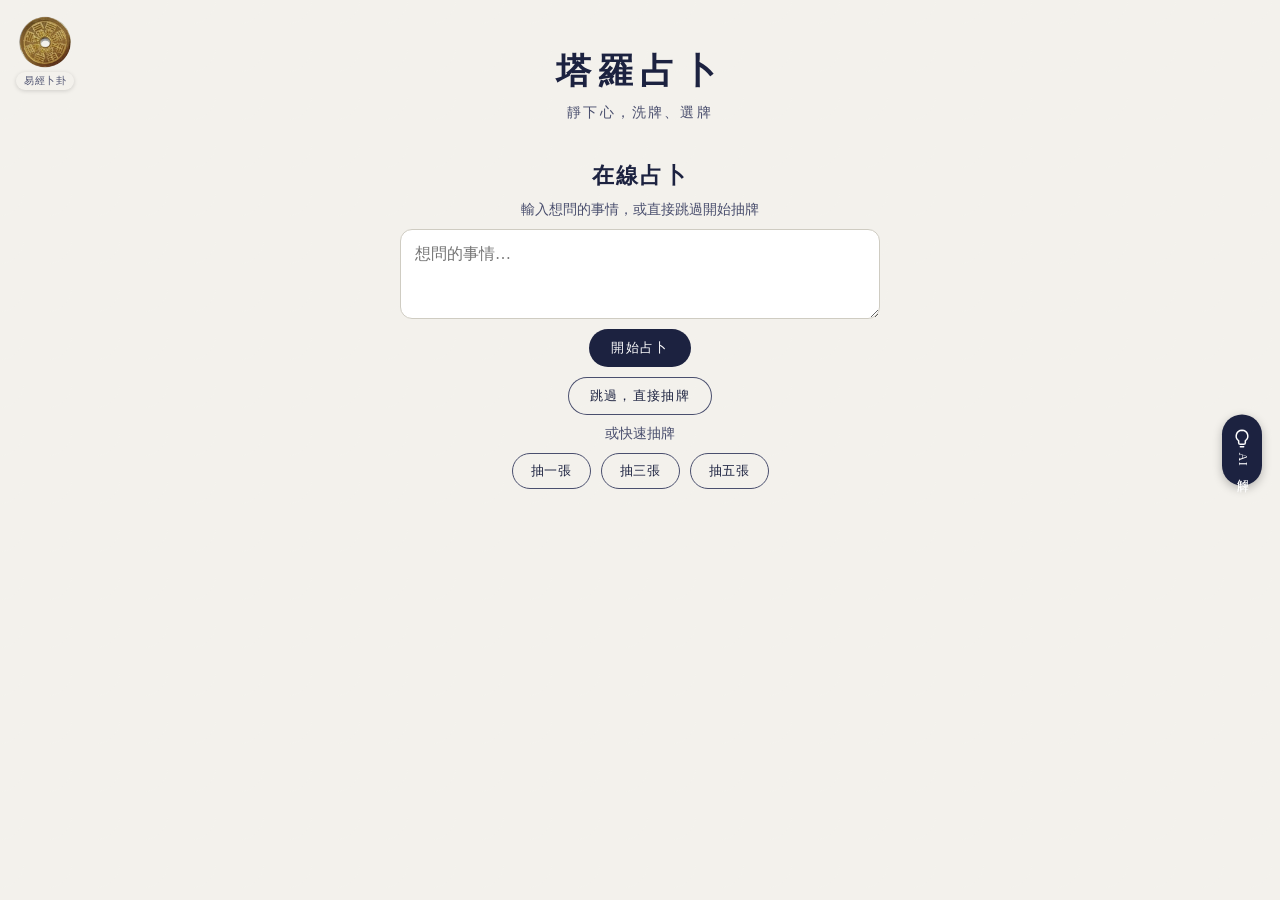
==== commit 9a4e3f8c: "Add 1/3/5 quick-preset draw buttons with redraw/add-one/back-to-menu actions 首頁新增「抽一張／抽三張／抽五張」快速按鈕，直" ====
--- a/index.html
+++ b/index.html
@@ -27,6 +27,13 @@
       <textarea id="tarot-question" class="iching-textarea" placeholder="想問的事情…" maxlength="80"></textarea>
       <button id="btn-tarot-start" class="tool-btn" type="button">開始占卜</button>
       <button id="btn-tarot-skip" class="tool-btn tool-btn-secondary" type="button">跳過，直接抽牌</button>
+
+      <p class="iching-hint quick-preset-hint">或快速抽牌</p>
+      <div class="quick-count-buttons">
+        <button class="quick-count-btn" type="button" data-count="1">抽一張</button>
+        <button class="quick-count-btn" type="button" data-count="3">抽三張</button>
+        <button class="quick-count-btn" type="button" data-count="5">抽五張</button>
+      </div>
     </section>
 
     <!-- ===================== 牌桌 ===================== -->
@@ -60,6 +67,12 @@
         <div id="drawn-cards" class="drawn-cards"></div>
       </section>
 
+      <section id="quick-result-actions" class="quick-result-actions hidden">
+        <button id="btn-quick-again" class="tool-btn" type="button">再抽一次</button>
+        <button id="btn-quick-more" class="tool-btn" type="button">多抽一張</button>
+        <button id="btn-quick-back" class="tool-btn tool-btn-secondary" type="button">回到主選單</button>
+      </section>
+
       <section id="deck-area" class="deck-area">
         <div id="deck-stack" class="deck-stack"></div>
         <p id="deck-hint" class="deck-hint">請先洗牌，再點選「開扇」選牌</p>
--- a/css/style.css
+++ b/css/style.css
@@ -405,6 +405,29 @@
   background: var(--ink);
   color: #fff;
   border-color: var(--ink);
+}
+
+.quick-preset-hint {
+  margin-top: 10px;
+}
+
+.quick-result-actions {
+  display: flex;
+  flex-wrap: wrap;
+  gap: 10px;
+  justify-content: center;
+  margin: 8px 0 28px;
+}
+
+.quick-result-actions.hidden { display: none; }
+
+/* 快速抽牌結果畫面：只留已抽出的牌跟操作按鈕，工具列跟牌桌都先不用看到 */
+#tarot-table-section.quick-result-mode .toolbar,
+#tarot-table-section.quick-result-mode .quick-draw-row,
+#tarot-table-section.quick-result-mode #deck-area,
+#tarot-table-section.quick-result-mode #cut-area,
+#tarot-table-section.quick-result-mode #fan-area {
+  display: none;
 }
 
 .quick-count-custom {
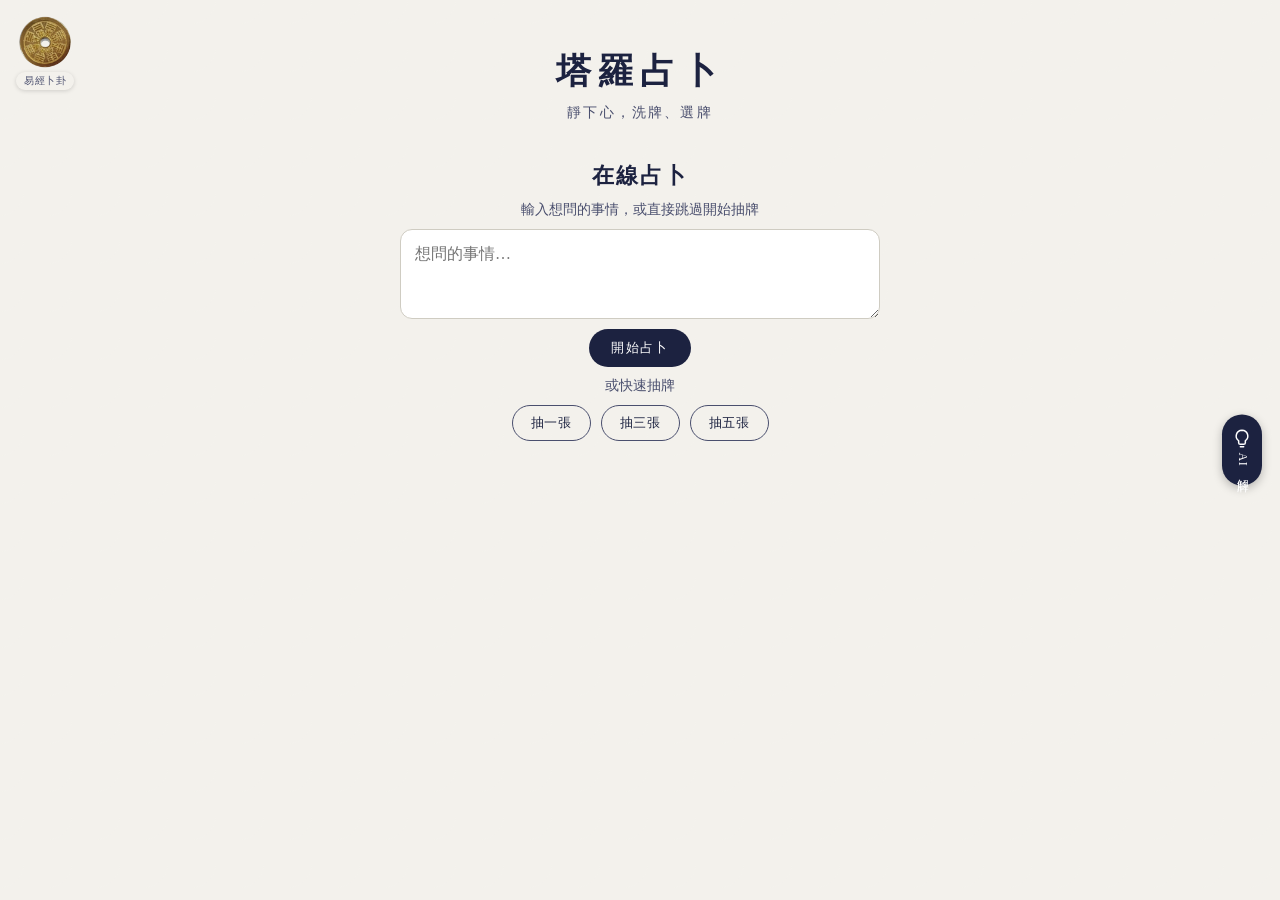
==== commit 15cc7792: "Remove redundant skip/quick-draw-one buttons; fix upright-only draw bug 首頁的1/3/5快速抽牌已經足夠取代「跳過，直接抽牌」跟" ====
--- a/index.html
+++ b/index.html
@@ -26,7 +26,6 @@
       <p class="iching-hint">輸入想問的事情，或直接跳過開始抽牌</p>
       <textarea id="tarot-question" class="iching-textarea" placeholder="想問的事情…" maxlength="80"></textarea>
       <button id="btn-tarot-start" class="tool-btn" type="button">開始占卜</button>
-      <button id="btn-tarot-skip" class="tool-btn tool-btn-secondary" type="button">跳過，直接抽牌</button>
 
       <p class="iching-hint quick-preset-hint">或快速抽牌</p>
       <div class="quick-count-buttons">
@@ -56,10 +55,6 @@
           <svg viewBox="0 0 24 24" width="22" height="22" fill="none" stroke="currentColor" stroke-width="1.8" stroke-linecap="round" stroke-linejoin="round"><polyline points="23 4 23 10 17 10"/><polyline points="1 20 1 14 7 14"/><path d="M3.51 9a9 9 0 0 1 14.85-3.36L23 10M1 14l4.64 4.36A9 9 0 0 0 20.49 15"/></svg>
         </button>
         <span class="draw-count">已抽 <span id="draw-count-num">0</span> 張</span>
-      </section>
-
-      <section class="quick-draw-row">
-        <button id="btn-quick-draw-one" class="tool-btn tool-btn-secondary" type="button">快速抽一張</button>
       </section>
 
       <section class="drawn-area">
--- a/css/style.css
+++ b/css/style.css
@@ -72,12 +72,6 @@
   margin: 32px 0;
   flex-wrap: wrap;
   justify-content: center;
-}
-
-.quick-draw-row {
-  display: flex;
-  justify-content: center;
-  margin: -16px 0 24px;
 }
 
 .tool-btn {
@@ -423,7 +417,6 @@
 
 /* 快速抽牌結果畫面：只留已抽出的牌跟操作按鈕，工具列跟牌桌都先不用看到 */
 #tarot-table-section.quick-result-mode .toolbar,
-#tarot-table-section.quick-result-mode .quick-draw-row,
 #tarot-table-section.quick-result-mode #deck-area,
 #tarot-table-section.quick-result-mode #cut-area,
 #tarot-table-section.quick-result-mode #fan-area {
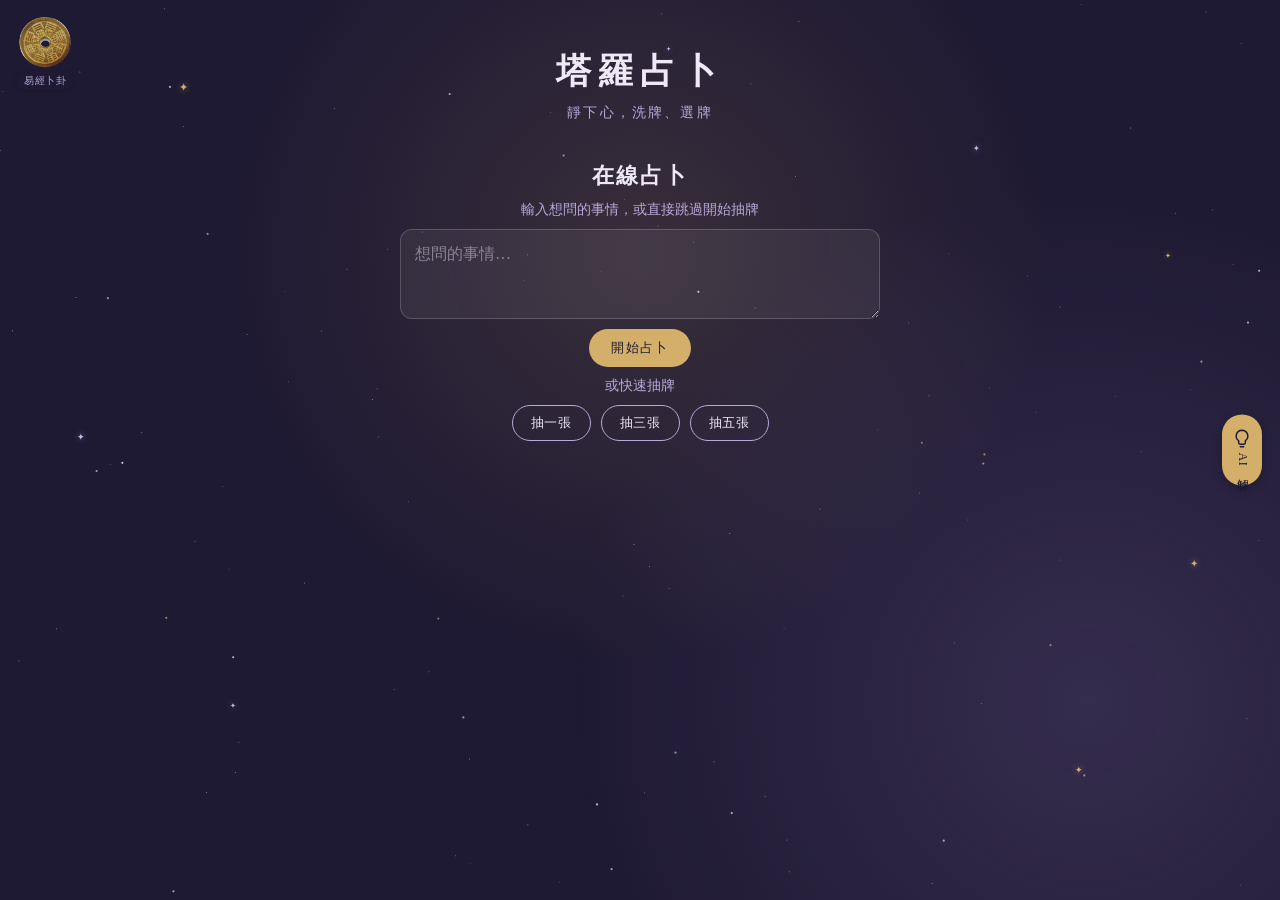
==== commit 11c98636: "Give tarot and iching pages distinct themes: midnight violet/gold starfield vs. Chinese red/gold wit" ====
--- a/index.html
+++ b/index.html
@@ -6,7 +6,21 @@
 <title>塔羅占卜</title>
 <link rel="stylesheet" href="css/style.css" />
 </head>
-<body>
+<body class="theme-tarot">
+
+  <div class="mystic-glow"></div>
+  <div class="star-field" aria-hidden="true">
+    <div class="star-dot layer-far"></div>
+    <div class="star-dot layer-near"></div>
+    <span class="sparkle" style="top:9%; left:14%; font-size:11px; animation-delay:0s;">✦</span>
+    <span class="sparkle lavender" style="top:16%; left:76%; font-size:8px; animation-delay:0.6s;">✦</span>
+    <span class="sparkle" style="top:28%; left:91%; font-size:7px; animation-delay:1.2s;">✦</span>
+    <span class="sparkle lavender" style="top:48%; left:6%; font-size:9px; animation-delay:1.8s;">✦</span>
+    <span class="sparkle" style="top:62%; left:93%; font-size:10px; animation-delay:0.3s;">✦</span>
+    <span class="sparkle lavender" style="top:78%; left:18%; font-size:7px; animation-delay:2.1s;">✦</span>
+    <span class="sparkle" style="top:85%; left:84%; font-size:9px; animation-delay:1.5s;">✦</span>
+    <span class="sparkle lavender" style="top:5%; left:52%; font-size:6px; animation-delay:2.6s;">✦</span>
+  </div>
 
   <a href="iching.html" class="page-switch page-switch-coin" title="金錢卦起卦" aria-label="切換到金錢卦起卦">
     <img src="assets/iching/coins/天錢-正面-八卦-icon.png" alt="" class="page-switch-icon" />
@@ -55,6 +69,9 @@
           <svg viewBox="0 0 24 24" width="22" height="22" fill="none" stroke="currentColor" stroke-width="1.8" stroke-linecap="round" stroke-linejoin="round"><polyline points="23 4 23 10 17 10"/><polyline points="1 20 1 14 7 14"/><path d="M3.51 9a9 9 0 0 1 14.85-3.36L23 10M1 14l4.64 4.36A9 9 0 0 0 20.49 15"/></svg>
         </button>
         <span class="draw-count">已抽 <span id="draw-count-num">0</span> 張</span>
+        <button id="btn-table-back" class="tool-btn tool-btn-icon" type="button" title="回到主選單" aria-label="回到主選單">
+          <svg viewBox="0 0 24 24" width="22" height="22" fill="none" stroke="currentColor" stroke-width="1.8" stroke-linecap="round" stroke-linejoin="round"><path d="M3 11.5 12 4l9 7.5"/><path d="M5.5 10v9.5a1 1 0 0 0 1 1H9a1 1 0 0 0 1-1V15a1 1 0 0 1 1-1h2a1 1 0 0 1 1 1v4.5a1 1 0 0 0 1 1h2.5a1 1 0 0 0 1-1V10"/></svg>
+        </button>
       </section>
 
       <section class="drawn-area">
@@ -86,6 +103,7 @@
     <span>AI 解牌</span>
   </button>
 
+  <script src="js/star-field.js"></script>
   <script src="js/cards.js"></script>
   <script src="js/tarot-shared.js"></script>
   <script src="js/mode-full.js"></script>
--- a/css/style.css
+++ b/css/style.css
@@ -1,10 +1,37 @@
 :root {
   --bg: #f3f1ec;
+  --bg-fleck: #eae7df;
   --ink: #1c2240;
   --ink-soft: #4a4f6e;
   --gold: #b8923f;
+  --gold-hover: #a07f36;
+  --on-accent: #fff;
   --card-w: 90px;
   --card-h: 153px;
+}
+
+/* ---- 主題：塔羅（午夜紫金神秘） ---- */
+body.theme-tarot {
+  --bg: #1f1a33;
+  --bg-fleck: #1f1a33;
+  --ink: #efe8f7;
+  --ink-soft: #b7a9d9;
+  --gold: #d4af6a;
+  --gold-hover: #e4c589;
+  --on-accent: #1f1a33;
+  background-image: none;
+}
+
+/* ---- 主題：易經（中國紅金＋太極） ---- */
+body.theme-iching {
+  --bg: #f6efe3;
+  --bg-fleck: #ece0ca;
+  --ink: #221b14;
+  --ink-soft: #8a7a60;
+  --gold: #9c2b20;
+  --gold-hover: #7e2117;
+  --trim-gold: #b8923f;
+  --on-accent: #f6efe3;
 }
 
 * { box-sizing: border-box; }
@@ -23,14 +50,13 @@
   margin: 0;
   min-height: 100vh;
   overflow-x: hidden;
-  background-color: var(--bg);
+  background-color: var(--bg-fleck);
   background-image:
     radial-gradient(circle at 0 0, transparent 23px, var(--bg) 24px),
     radial-gradient(circle at 48px 48px, transparent 23px, var(--bg) 24px),
     radial-gradient(circle at 0 48px, transparent 23px, var(--bg) 24px),
     radial-gradient(circle at 48px 0, transparent 23px, var(--bg) 24px);
   background-size: 48px 48px;
-  background-color: #eae7df;
   color: var(--ink);
   font-family: "Noto Serif TC", "Georgia", serif;
   display: flex;
@@ -65,20 +91,25 @@
   padding: 24px 16px 80px;
 }
 
+/* 工具列固定收在畫面左側一欄（手機跟桌面都是），省下來的版面都讓給牌本身，
+   比照望遠鏡那種「工具在旁邊、牌是主角」的版面配置；問題輸入/快速抽牌結果
+   畫面不會出現 .toolbar，所以這裡不用額外排除 */
 .toolbar {
-  display: flex;
-  align-items: center;
-  gap: 12px;
-  margin: 32px 0;
-  flex-wrap: wrap;
-  justify-content: center;
+  position: fixed;
+  left: 10px;
+  top: 104px;
+  display: flex;
+  flex-direction: column;
+  align-items: center;
+  gap: 8px;
+  z-index: 40;
 }
 
 .tool-btn {
   font-family: inherit;
   letter-spacing: 0.1em;
-  background: var(--ink);
-  color: #fff;
+  background: var(--gold);
+  color: var(--on-accent);
   border: none;
   padding: 10px 22px;
   border-radius: 999px;
@@ -86,7 +117,7 @@
   transition: transform 0.15s ease, background 0.15s ease;
 }
 
-.tool-btn:hover { background: var(--gold); }
+.tool-btn:hover { background: var(--gold-hover); }
 .tool-btn:active { transform: scale(0.96); }
 .tool-btn:disabled {
   background: #c9c7c0;
@@ -103,23 +134,52 @@
   box-shadow: 0 0 0 1px var(--ink-soft) inset;
 }
 .tool-btn-secondary:hover { background: #e3e0d8; }
+body.theme-tarot .tool-btn-secondary:hover { background: rgba(255, 255, 255, 0.08); }
 
 .tool-btn-icon {
-  width: 46px;
-  height: 46px;
+  width: 32px;
+  height: 32px;
   padding: 0;
   display: inline-flex;
   align-items: center;
   justify-content: center;
 }
 
-.tool-btn-icon svg { display: block; }
+.tool-btn-icon svg {
+  display: block;
+  width: 15px;
+  height: 15px;
+}
+
+.toolbar .draw-count {
+  text-align: center;
+  line-height: 1.2;
+  font-size: 0.66rem;
+}
+
+/* 回到主選單用房子符號，跟上面其他圖示按鈕一樣大小，但底色用白的跟其他深色
+   圖示區分出來，一看就知道是跳出去的動作 */
+#btn-table-back {
+  background: rgba(255, 255, 255, 0.14);
+  color: var(--ink);
+}
+#btn-table-back:hover { background: rgba(255, 255, 255, 0.22); }
+/* 房子符號本身占圓圈的比例拉大一點，比其他工具圖示更明顯、好辨識 */
+#btn-table-back svg {
+  width: 20px;
+  height: 20px;
+}
+
+/* 工具列固定在左側，牌桌本身的內容要讓出這塊寬度，不然會疊在工具列下面 */
+#tarot-table-section:not(.quick-result-mode) {
+  padding-left: 56px;
+}
 
 /* 手機長按圖示按鈕時跳出的文字說明（桌面版靠 title 屬性的原生提示就夠了） */
 .icon-btn-tooltip {
   position: fixed;
   transform: translate(-50%, -100%);
-  background: var(--ink);
+  background: rgba(20, 16, 30, 0.92);
   color: #fff;
   padding: 6px 12px;
   border-radius: 6px;
@@ -172,12 +232,6 @@
   align-items: center;
   min-height: 220px;
   justify-content: center;
-  transition: min-height 0.25s ease;
-}
-
-/* 手搓洗牌時牌會散到很大的範圍，給牌桌多一點空間才不會被下面的內容擠到 */
-.deck-area.shuffle-active {
-  min-height: 480px;
 }
 
 .deck-stack {
@@ -302,6 +356,7 @@
 
 .cut-card {
   --cut-x: 0px;
+  --cut-rot: 0deg;
   position: absolute;
   top: 10px;
   left: 50%;
@@ -312,12 +367,13 @@
   overflow: hidden;
   box-shadow: 0 2px 5px rgba(0,0,0,0.2);
   cursor: pointer;
-  transform: translateX(var(--cut-x)) translateY(0);
+  transform-origin: bottom center;
+  transform: translateX(var(--cut-x)) translateY(0) rotate(var(--cut-rot));
   transition: transform 0.15s ease;
 }
 
 .cut-card:hover {
-  transform: translateX(var(--cut-x)) translateY(-10px);
+  transform: translateX(var(--cut-x)) translateY(-10px) rotate(var(--cut-rot));
 }
 
 .cut-card img { width: 100%; height: 100%; object-fit: cover; }
@@ -396,9 +452,9 @@
 }
 
 .quick-count-btn.active {
-  background: var(--ink);
-  color: #fff;
-  border-color: var(--ink);
+  background: var(--gold);
+  color: var(--on-accent);
+  border-color: var(--gold);
 }
 
 .quick-preset-hint {
@@ -477,8 +533,50 @@
   to   { opacity: 1; transform: translateY(0) scale(1); }
 }
 
+/* 工具列固定在左側是手機、桌面共用的版面，這裡只針對夠寬的螢幕把工具列、
+   卡牌都再放大一點，省下來的版面都讓給牌本身，比照望遠鏡那種「工具在旁邊、
+   牌是主角」的版面配置 */
+@media (min-width: 700px) {
+  :root { --card-w: 130px; --card-h: 221px; }
+
+  #tarot-table-section:not(.quick-result-mode) {
+    padding-left: 128px;
+  }
+
+  .toolbar {
+    left: 24px;
+    gap: 14px;
+  }
+
+  .toolbar .tool-btn-icon {
+    width: 36px;
+    height: 36px;
+  }
+
+  .toolbar .tool-btn-icon svg {
+    width: 17px;
+    height: 17px;
+  }
+
+  #btn-table-back svg {
+    width: 23px;
+    height: 23px;
+  }
+
+  .toolbar .draw-count {
+    font-size: 0.78rem;
+  }
+
+  .drawn-area { margin-bottom: 36px; }
+  .deck-area { min-height: 260px; margin-top: 28px; }
+  .cut-area { min-height: 220px; margin-top: 28px; }
+  .fan-area { height: 320px; margin-top: 28px; }
+
+  .drawn-card { width: 150px; }
+}
+
 @media (max-width: 600px) {
-  :root { --card-w: 62px; --card-h: 106px; }
+  :root { --card-w: 72px; --card-h: 122px; }
 
   .site-header { margin-top: 28px; }
   .site-title { font-size: 1.5rem; letter-spacing: 0.12em; }
@@ -486,31 +584,32 @@
 
   .table { padding: 12px 10px 56px; }
 
-  .toolbar { gap: 8px; margin: 20px 0; justify-content: center; }
+  #tarot-table-section:not(.quick-result-mode) {
+    padding-left: 48px;
+  }
+
   .tool-btn {
     padding: 11px 14px;
     font-size: 0.85rem;
     flex: 0 0 auto;
   }
-  .tool-btn-icon { width: 42px; height: 42px; padding: 0; }
-  .draw-count {
-    width: 100%;
-    text-align: center;
-    order: 10;
-    font-size: 0.8rem;
-  }
-
-  .fan-area { height: 190px; margin: 14px 0 4px; }
+
+  .fan-area { height: 230px; margin: 14px 0 4px; }
 
   .drawn-area { margin-top: 24px; }
   .drawn-cards { gap: 10px; }
-  .drawn-card { width: 76px; }
+  .drawn-card { width: 86px; }
   .drawn-card .card-label { font-size: 0.7rem; }
 }
 
 @media (max-width: 380px) {
-  :root { --card-w: 50px; --card-h: 86px; }
-  .fan-area { height: 150px; }
+  :root { --card-w: 58px; --card-h: 99px; }
+  .fan-area { height: 180px; }
+  #tarot-table-section:not(.quick-result-mode) { padding-left: 50px; }
+  .toolbar { left: 6px; gap: 6px; }
+  .toolbar .tool-btn-icon { width: 28px; height: 28px; }
+  .toolbar .tool-btn-icon svg { width: 13px; height: 13px; }
+  #btn-table-back svg { width: 18px; height: 18px; }
 }
 
 /* larger touch targets on touch devices, no hover state to rely on */
@@ -642,11 +741,16 @@
   font-family: inherit;
   font-size: 1rem;
   padding: 14px;
-  border: 1px solid #cfccc2;
+  border: 1px solid #e4d3bd;
   border-radius: 12px;
-  background: #fff;
+  background: #fffaf2;
   color: var(--ink);
 }
+body.theme-tarot .iching-textarea {
+  background: rgba(255, 255, 255, 0.06);
+  border-color: rgba(255, 255, 255, 0.18);
+}
+body.theme-tarot .iching-textarea::placeholder { color: rgba(239, 232, 247, 0.45); }
 
 .iching-result {
   width: 100%;
@@ -753,10 +857,10 @@
 .yao-table {
   display: flex;
   flex-direction: column;
-  border: 1px solid #cfccc2;
+  border: 1px solid #e4d3bd;
   border-radius: 12px;
   overflow: hidden;
-  background: #fff;
+  background: #fffaf2;
 }
 
 .yao-row {
@@ -764,7 +868,7 @@
   grid-template-columns: 56px 1fr 32px 1fr;
   align-items: center;
   padding: 10px 14px;
-  border-bottom: 1px solid #ece9e0;
+  border-bottom: 1px solid #f0e4cf;
   gap: 8px;
 }
 .yao-row:last-child { border-bottom: none; }
@@ -782,10 +886,23 @@
 
 .yao-line {
   font-size: 1.1rem;
-  letter-spacing: 2px;
-}
-.yao-line.yin { letter-spacing: normal; }
+  display: flex;
+  align-items: center;
+  gap: 6px;
+}
 .yao-line.changed { color: var(--gold); }
+
+/* 爻線圖示：陽爻＝一條完整直線，陰爻＝中間斷開的兩段 */
+.yao-bar {
+  display: inline-block;
+  width: 56px;
+  height: 7px;
+  vertical-align: middle;
+  background: currentColor;
+}
+.yao-bar.yin {
+  background: linear-gradient(to right, currentColor 0 42%, transparent 42% 58%, currentColor 58% 100%);
+}
 
 .yao-mark {
   color: var(--gold);
@@ -798,8 +915,8 @@
 }
 
 .iching-judgment {
-  background: #fff;
-  border: 1px solid #cfccc2;
+  background: #fffaf2;
+  border: 1px solid #e4d3bd;
   border-radius: 12px;
   padding: 16px 18px;
 }
@@ -817,8 +934,8 @@
 }
 
 .gua-text-block {
-  background: #fff;
-  border: 1px solid #cfccc2;
+  background: #fffaf2;
+  border: 1px solid #e4d3bd;
   border-radius: 12px;
   padding: 16px 18px;
 }
@@ -913,8 +1030,8 @@
   gap: 14px;
   width: 100%;
   text-align: left;
-  background: #fff;
-  border: 1px solid #cfccc2;
+  background: #fffaf2;
+  border: 1px solid #e4d3bd;
   border-radius: 14px;
   padding: 14px 16px;
   margin-bottom: 10px;
@@ -942,8 +1059,8 @@
 .forming-list {
   width: 100%;
   max-width: 360px;
-  background: #fff;
-  border: 1px solid #cfccc2;
+  background: #fffaf2;
+  border: 1px solid #e4d3bd;
   border-radius: 12px;
   padding: 6px 16px;
 }
@@ -962,7 +1079,7 @@
   align-items: center;
   gap: 8px;
   padding: 8px 0;
-  border-bottom: 1px solid #ece9e0;
+  border-bottom: 1px solid #f0e4cf;
 }
 .forming-row:last-child { border-bottom: none; }
 
@@ -973,7 +1090,9 @@
 
 .forming-icon {
   font-size: 1.1rem;
-  letter-spacing: 2px;
+  display: flex;
+  align-items: center;
+  gap: 6px;
 }
 
 .forming-state {
@@ -1003,8 +1122,8 @@
   flex-direction: column;
   align-items: center;
   gap: 14px;
-  background: #fff;
-  border: 1px solid #cfccc2;
+  background: #fffaf2;
+  border: 1px solid #e4d3bd;
   border-radius: 14px;
   padding: 20px;
 }
@@ -1029,9 +1148,9 @@
   font-size: 0.8rem;
   line-height: 1.6;
   padding: 12px;
-  border: 1px solid #cfccc2;
+  border: 1px solid #e4d3bd;
   border-radius: 10px;
-  background: #fff;
+  background: #fffaf2;
   color: var(--ink);
   resize: vertical;
   white-space: pre-wrap;
@@ -1080,8 +1199,8 @@
   gap: 4px;
   font-family: inherit;
   letter-spacing: 0.05em;
-  background: var(--ink);
-  color: #fff;
+  background: var(--gold);
+  color: var(--on-accent);
   border: none;
   border-radius: 999px;
   padding: 14px 10px;
@@ -1090,7 +1209,7 @@
   transition: background 0.15s ease, transform 0.15s ease;
 }
 
-.ai-interpret-btn:hover { background: var(--gold); }
+.ai-interpret-btn:hover { background: var(--gold-hover); }
 .ai-interpret-btn:active { transform: translateY(-50%) scale(0.96); }
 
 .ai-interpret-btn span {
@@ -1106,3 +1225,83 @@
   .ai-interpret-btn svg { width: 17px; height: 17px; }
   .ai-interpret-btn span { font-size: 0.68rem; }
 }
+
+/* ---- 塔羅主題：星空背景（固定在最底層，不隨內容捲動） ---- */
+body.theme-tarot .mystic-glow {
+  position: fixed;
+  inset: 0;
+  z-index: -2;
+  pointer-events: none;
+  background:
+    radial-gradient(circle at 50% 28%, rgba(212, 175, 106, 0.14), transparent 45%),
+    radial-gradient(circle at 85% 78%, rgba(155, 132, 201, 0.18), transparent 40%);
+}
+
+body.theme-tarot .star-field {
+  position: fixed;
+  inset: 0;
+  z-index: -1;
+  overflow: hidden;
+  pointer-events: none;
+}
+
+body.theme-tarot .star-dot {
+  position: absolute;
+  top: 0;
+  left: 0;
+  width: 1px;
+  height: 1px;
+  border-radius: 50%;
+  background: transparent;
+}
+
+body.theme-tarot .star-dot.layer-far { animation: star-breathe 6s ease-in-out infinite; }
+body.theme-tarot .star-dot.layer-near { animation: star-breathe 5s ease-in-out infinite 0.8s; }
+
+@keyframes star-breathe {
+  0%, 100% { opacity: 0.55; }
+  50% { opacity: 0.9; }
+}
+
+body.theme-tarot .sparkle {
+  position: absolute;
+  color: var(--gold);
+  animation: sparkle-twinkle 3.4s ease-in-out infinite;
+  text-shadow: 0 0 6px rgba(212, 175, 106, 0.6);
+}
+
+body.theme-tarot .sparkle.lavender {
+  color: #cbb8ec;
+  text-shadow: 0 0 6px rgba(203, 184, 236, 0.55);
+}
+
+@keyframes sparkle-twinkle {
+  0%, 100% { opacity: 0.25; transform: scale(0.85); }
+  50% { opacity: 1; transform: scale(1.15); }
+}
+
+@media (prefers-reduced-motion: reduce) {
+  body.theme-tarot .star-dot,
+  body.theme-tarot .sparkle {
+    animation: none;
+  }
+}
+
+/* ---- 塔羅主題：讓牌緣在深色背景上更立體 ---- */
+body.theme-tarot .deck-stack .stack-card,
+body.theme-tarot .fan-card,
+body.theme-tarot .cut-card {
+  box-shadow: 0 0 0 1px rgba(212, 175, 106, 0.4), 0 4px 14px rgba(0, 0, 0, 0.45);
+}
+body.theme-tarot .drawn-card img {
+  box-shadow: 0 0 0 1px rgba(212, 175, 106, 0.3), 0 4px 14px rgba(0, 0, 0, 0.4);
+}
+
+/* ---- 易經主題：標題旁的太極圖排版 ---- */
+.taiji-header {
+  display: flex;
+  align-items: center;
+  justify-content: center;
+  gap: 14px;
+}
+.taiji-header .site-title { margin: 0; }
